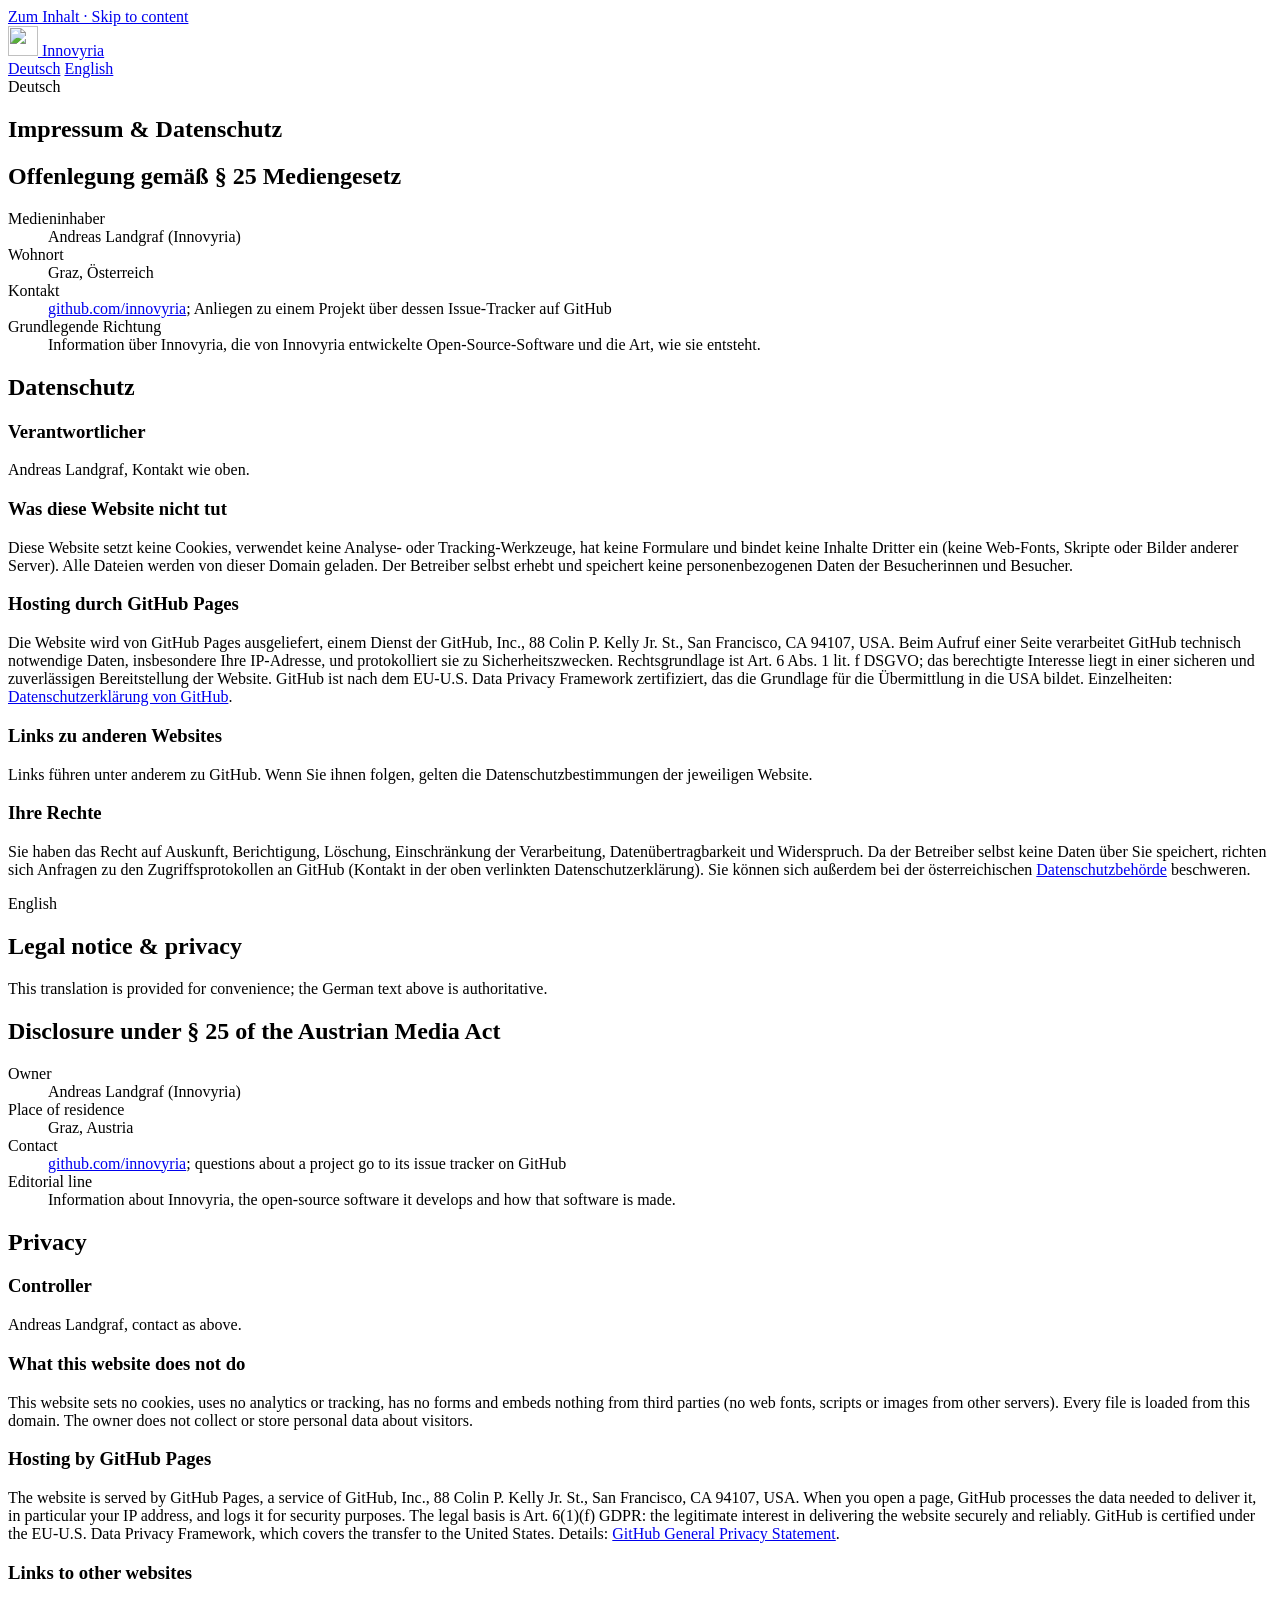
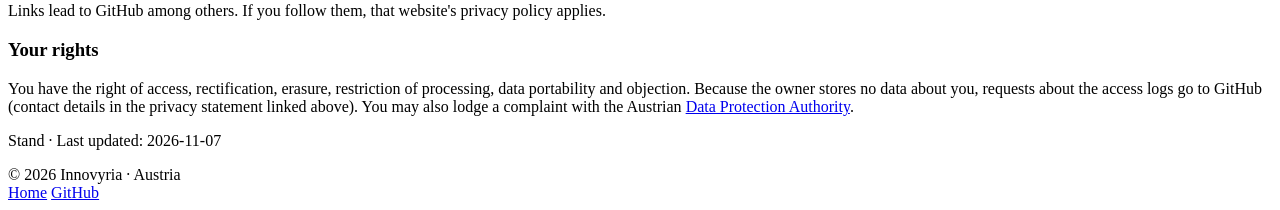
==== site/legal/index.html @ 90f9917b "feat: add the bilingual legal notice and privacy page" ====
<!doctype html>
<html lang="de">
<head>
  <meta charset="utf-8">
  <meta name="viewport" content="width=device-width, initial-scale=1">
  <meta http-equiv="Content-Security-Policy" content="default-src 'none'; img-src 'self'; style-src 'self'; base-uri 'none'; form-action 'none'">
  <meta name="referrer" content="strict-origin-when-cross-origin">
  <title>Impressum &amp; Datenschutz · Legal notice &amp; privacy — Innovyria</title>
  <meta name="description" content="Offenlegung gemäß § 25 Mediengesetz und Datenschutzerklärung von innovyria.ai. Legal notice and privacy policy.">
  <link rel="canonical" href="https://innovyria.ai/legal/">
  <meta name="theme-color" content="#fbfbfd" media="(prefers-color-scheme: light)">
  <meta name="theme-color" content="#0c0b12" media="(prefers-color-scheme: dark)">
  <link rel="icon" href="/favicon.svg" type="image/svg+xml">
  <link rel="icon" href="/favicon.ico" sizes="48x48">
  <link rel="stylesheet" href="/assets/site.css">
</head>
<body>
  <a class="skip" href="#main">Zum Inhalt · Skip to content</a>

  <header class="site-header">
    <div class="wrap">
      <a class="brand" href="/" aria-label="Innovyria home">
        <img src="/assets/logo.svg" alt="" width="30" height="30">
        Innovyria
      </a>
      <nav class="nav" aria-label="Sprache · Language">
        <a href="#de" hreflang="de">Deutsch</a>
        <a href="#en" hreflang="en">English</a>
      </nav>
    </div>
  </header>

  <main id="main" class="legal">
    <div class="wrap">

      <article id="de" lang="de">
        <span class="kicker">Deutsch</span>
        <h1>Impressum &amp; Datenschutz</h1>

        <h2>Offenlegung gemäß § 25 Mediengesetz</h2>
        <dl>
          <dt>Medieninhaber</dt>
          <dd>Andreas Landgraf (Innovyria)</dd>
          <dt>Wohnort</dt>
          <dd>Graz, Österreich</dd>
          <dt>Kontakt</dt>
          <dd><a href="https://github.com/innovyria">github.com/innovyria</a>; Anliegen zu einem Projekt über dessen Issue-Tracker auf GitHub</dd>
          <dt>Grundlegende Richtung</dt>
          <dd>Information über Innovyria, die von Innovyria entwickelte Open-Source-Software und die Art, wie sie entsteht.</dd>
        </dl>

        <h2>Datenschutz</h2>
        <h3>Verantwortlicher</h3>
        <p>Andreas Landgraf, Kontakt wie oben.</p>

        <h3>Was diese Website nicht tut</h3>
        <p>
          Diese Website setzt keine Cookies, verwendet keine Analyse- oder Tracking-Werkzeuge, hat keine
          Formulare und bindet keine Inhalte Dritter ein (keine Web-Fonts, Skripte oder Bilder anderer Server).
          Alle Dateien werden von dieser Domain geladen. Der Betreiber selbst erhebt und speichert keine
          personenbezogenen Daten der Besucherinnen und Besucher.
        </p>

        <h3>Hosting durch GitHub Pages</h3>
        <p>
          Die Website wird von GitHub Pages ausgeliefert, einem Dienst der GitHub, Inc., 88 Colin P. Kelly Jr. St.,
          San Francisco, CA 94107, USA. Beim Aufruf einer Seite verarbeitet GitHub technisch notwendige Daten,
          insbesondere Ihre IP-Adresse, und protokolliert sie zu Sicherheitszwecken. Rechtsgrundlage ist
          Art. 6 Abs. 1 lit. f DSGVO; das berechtigte Interesse liegt in einer sicheren und zuverlässigen
          Bereitstellung der Website. GitHub ist nach dem EU-U.S. Data Privacy Framework zertifiziert, das die
          Grundlage für die Übermittlung in die USA bildet. Einzelheiten:
          <a href="https://docs.github.com/de/site-policy/privacy-policies/github-general-privacy-statement">Datenschutzerklärung von GitHub</a>.
        </p>

        <h3>Links zu anderen Websites</h3>
        <p>
          Links führen unter anderem zu GitHub. Wenn Sie ihnen folgen, gelten die Datenschutzbestimmungen der
          jeweiligen Website.
        </p>

        <h3>Ihre Rechte</h3>
        <p>
          Sie haben das Recht auf Auskunft, Berichtigung, Löschung, Einschränkung der Verarbeitung,
          Datenübertragbarkeit und Widerspruch. Da der Betreiber selbst keine Daten über Sie speichert, richten
          sich Anfragen zu den Zugriffsprotokollen an GitHub (Kontakt in der oben verlinkten Datenschutzerklärung).
          Sie können sich außerdem bei der österreichischen
          <a href="https://www.dsb.gv.at/">Datenschutzbehörde</a> beschweren.
        </p>
      </article>

      <article id="en" lang="en">
        <span class="kicker">English</span>
        <h1>Legal notice &amp; privacy</h1>
        <p class="note">This translation is provided for convenience; the German text above is authoritative.</p>

        <h2>Disclosure under § 25 of the Austrian Media Act</h2>
        <dl>
          <dt>Owner</dt>
          <dd>Andreas Landgraf (Innovyria)</dd>
          <dt>Place of residence</dt>
          <dd>Graz, Austria</dd>
          <dt>Contact</dt>
          <dd><a href="https://github.com/innovyria">github.com/innovyria</a>; questions about a project go to its issue tracker on GitHub</dd>
          <dt>Editorial line</dt>
          <dd>Information about Innovyria, the open-source software it develops and how that software is made.</dd>
        </dl>

        <h2>Privacy</h2>
        <h3>Controller</h3>
        <p>Andreas Landgraf, contact as above.</p>

        <h3>What this website does not do</h3>
        <p>
          This website sets no cookies, uses no analytics or tracking, has no forms and embeds nothing from third
          parties (no web fonts, scripts or images from other servers). Every file is loaded from this domain. The
          owner does not collect or store personal data about visitors.
        </p>

        <h3>Hosting by GitHub Pages</h3>
        <p>
          The website is served by GitHub Pages, a service of GitHub, Inc., 88 Colin P. Kelly Jr. St.,
          San Francisco, CA 94107, USA. When you open a page, GitHub processes the data needed to deliver it, in
          particular your IP address, and logs it for security purposes. The legal basis is Art. 6(1)(f) GDPR:
          the legitimate interest in delivering the website securely and reliably. GitHub is certified under the
          EU-U.S. Data Privacy Framework, which covers the transfer to the United States. Details:
          <a href="https://docs.github.com/en/site-policy/privacy-policies/github-general-privacy-statement">GitHub General Privacy Statement</a>.
        </p>

        <h3>Links to other websites</h3>
        <p>Links lead to GitHub among others. If you follow them, that website's privacy policy applies.</p>

        <h3>Your rights</h3>
        <p>
          You have the right of access, rectification, erasure, restriction of processing, data portability and
          objection. Because the owner stores no data about you, requests about the access logs go to GitHub
          (contact details in the privacy statement linked above). You may also lodge a complaint with the Austrian
          <a href="https://www.dsb.gv.at/">Data Protection Authority</a>.
        </p>
      </article>

      <p class="updated">Stand · Last updated: <time datetime="2026-11-07">2026-11-07</time></p>
    </div>
  </main>

  <footer class="site-footer">
    <div class="wrap">
      <span>© 2026 Innovyria · Austria</span>
      <nav aria-label="Footer">
        <a href="/">Home</a>
        <a href="https://github.com/innovyria">GitHub</a>
      </nav>
    </div>
  </footer>
</body>
</html>
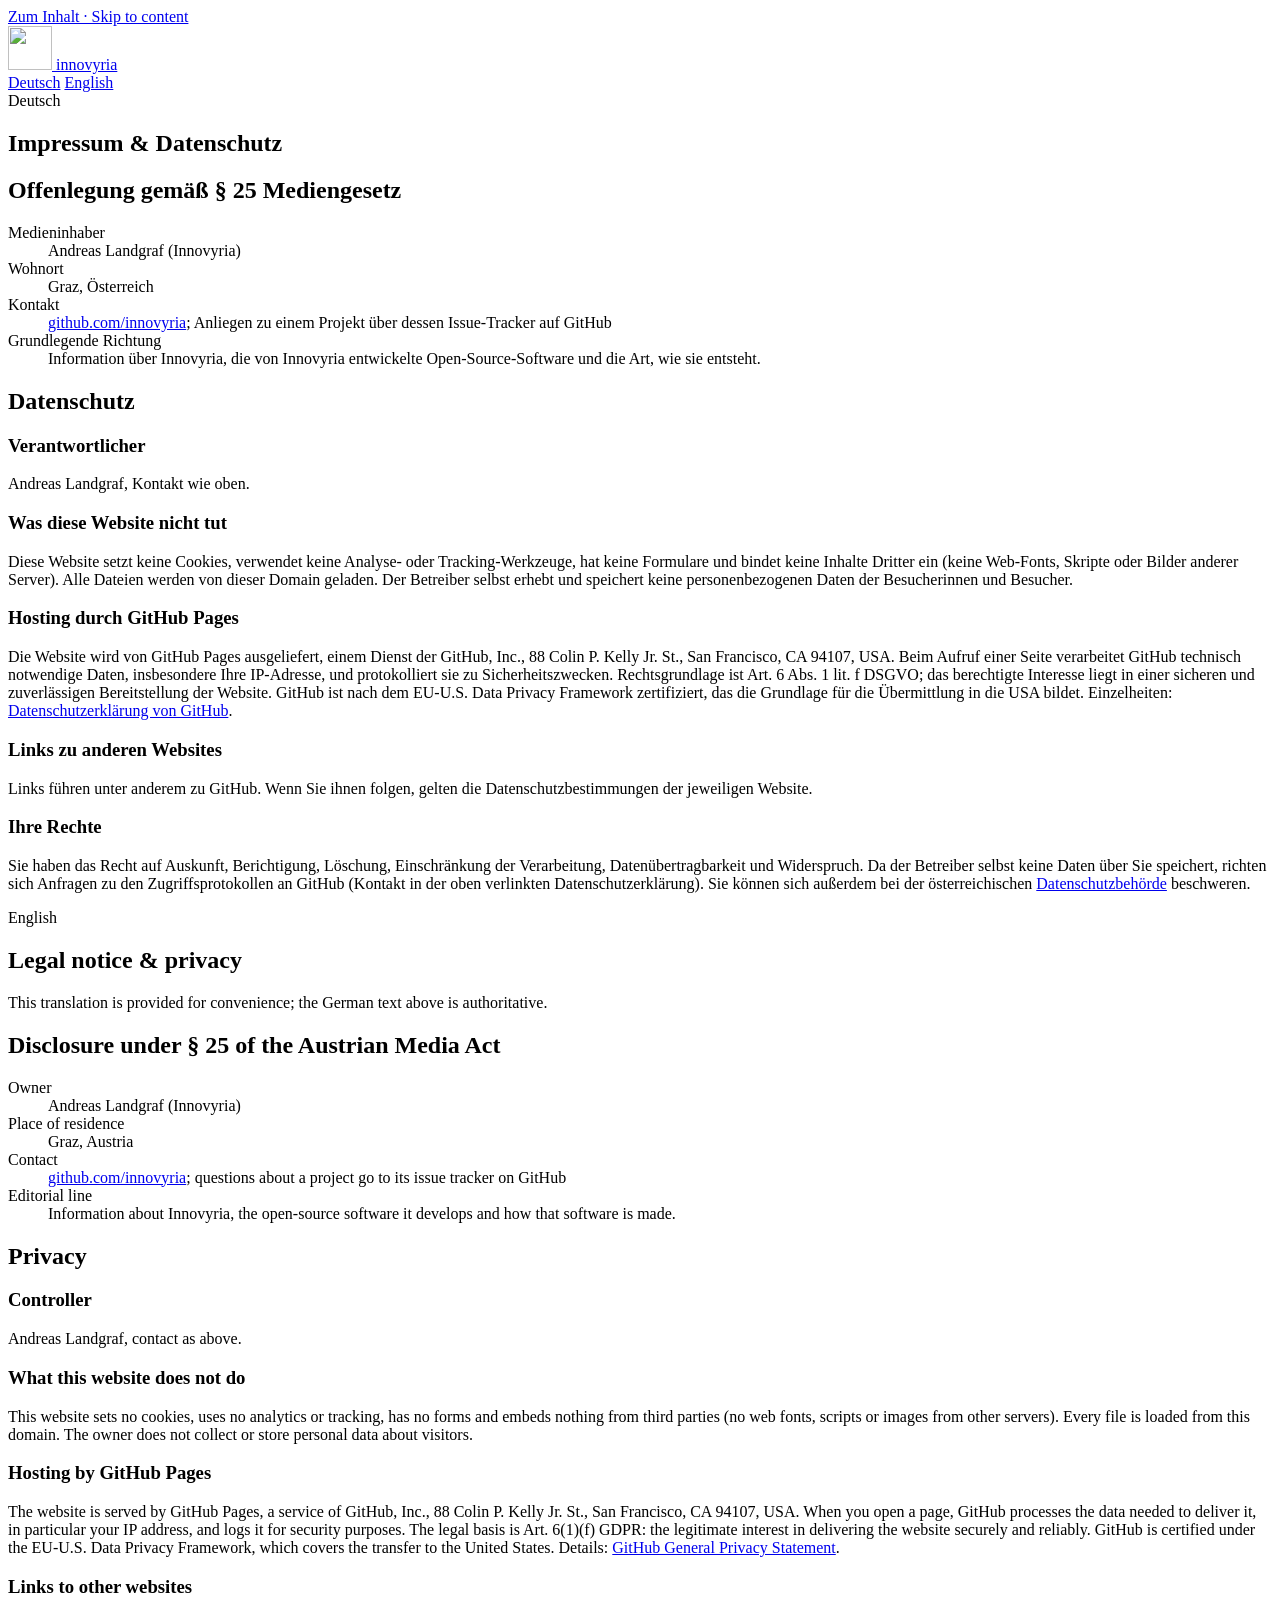
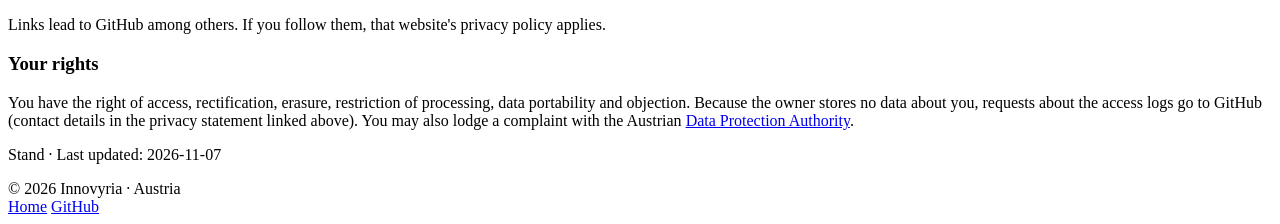
==== commit ecc1a87a: "feat: adopt the light-bulb logo and its green theme" ====
--- a/site/legal/index.html
+++ b/site/legal/index.html
@@ -8,8 +8,8 @@
   <title>Impressum &amp; Datenschutz · Legal notice &amp; privacy — Innovyria</title>
   <meta name="description" content="Offenlegung gemäß § 25 Mediengesetz und Datenschutzerklärung von innovyria.ai. Legal notice and privacy policy.">
   <link rel="canonical" href="https://innovyria.ai/legal/">
-  <meta name="theme-color" content="#fbfbfd" media="(prefers-color-scheme: light)">
-  <meta name="theme-color" content="#0c0b12" media="(prefers-color-scheme: dark)">
+  <meta name="theme-color" content="#fafbfc" media="(prefers-color-scheme: light)">
+  <meta name="theme-color" content="#0c1018" media="(prefers-color-scheme: dark)">
   <link rel="icon" href="/favicon.svg" type="image/svg+xml">
   <link rel="icon" href="/favicon.ico" sizes="48x48">
   <link rel="stylesheet" href="/assets/site.css">
@@ -20,8 +20,8 @@
   <header class="site-header">
     <div class="wrap">
       <a class="brand" href="/" aria-label="Innovyria home">
-        <img src="/assets/logo.svg" alt="" width="30" height="30">
-        Innovyria
+        <img src="/assets/logo.svg" alt="" width="44" height="44">
+        innovyria
       </a>
       <nav class="nav" aria-label="Sprache · Language">
         <a href="#de" hreflang="de">Deutsch</a>
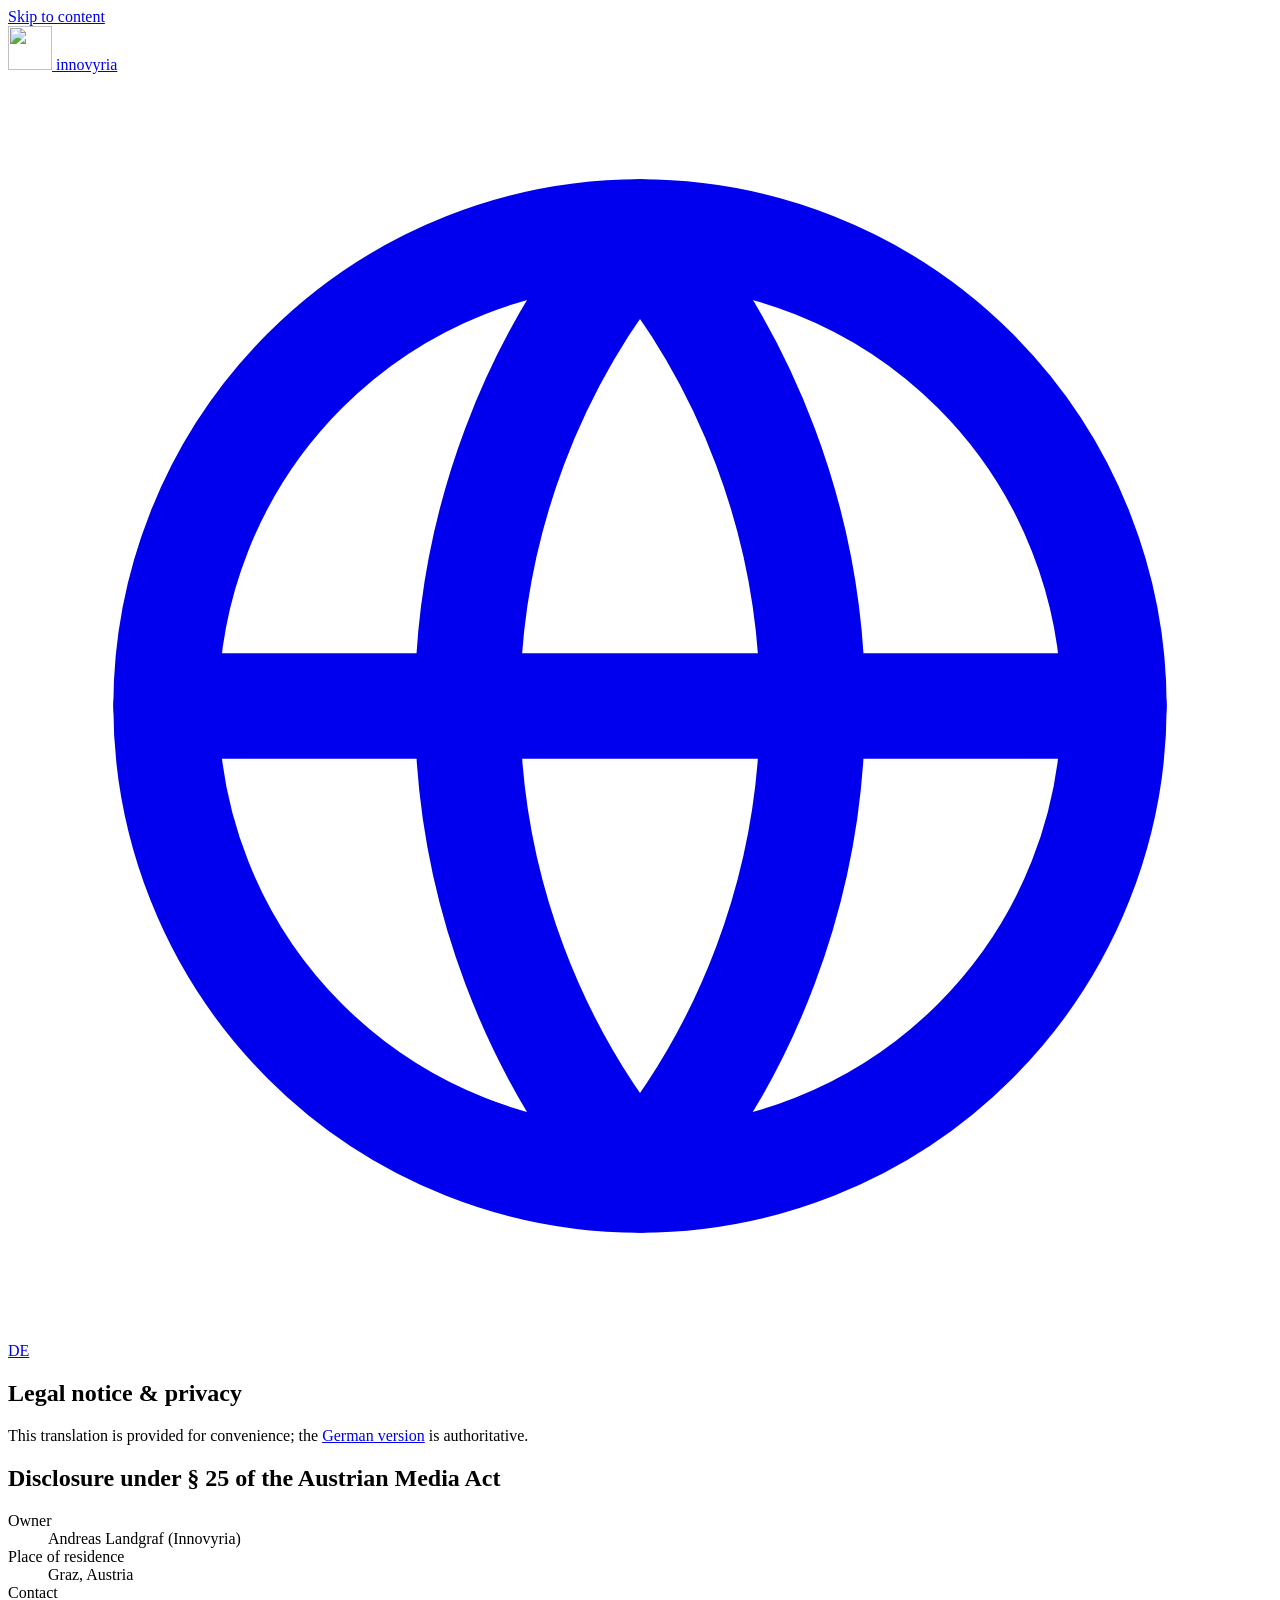
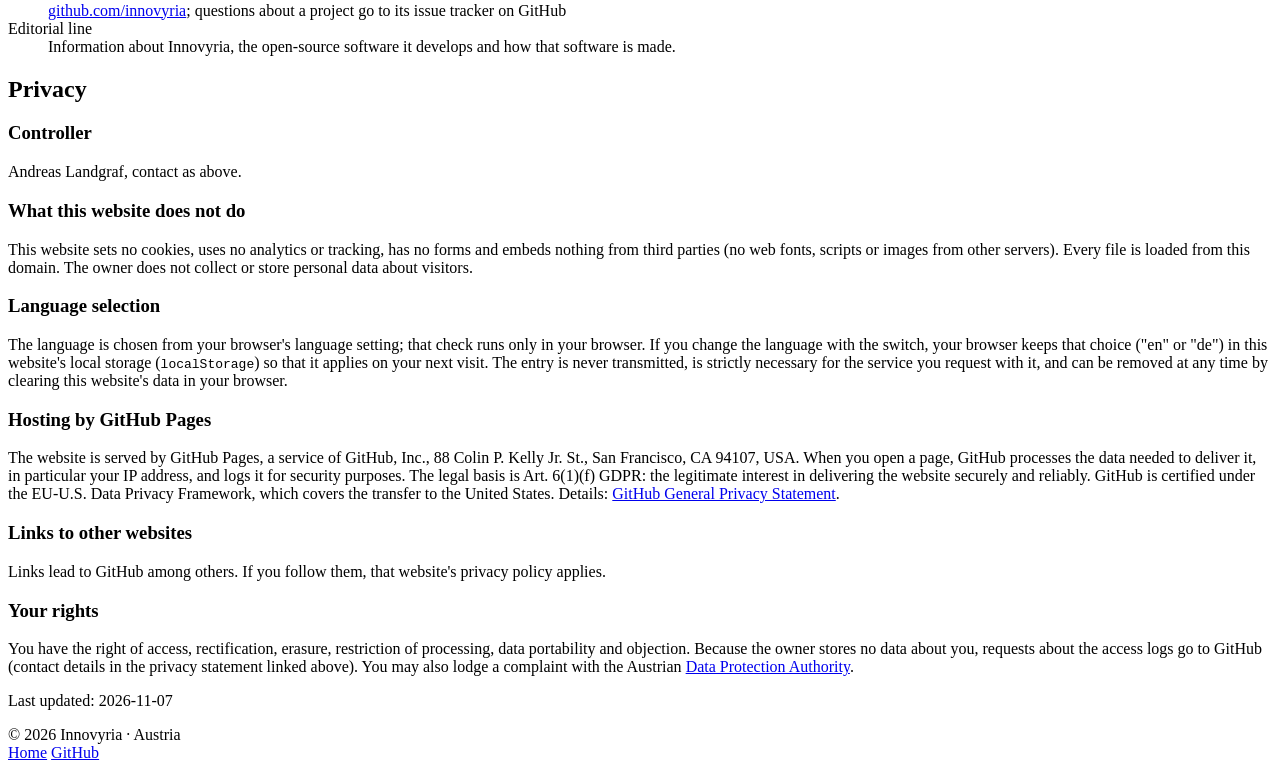
==== commit 7edc6f9c: "feat: add German pages with automatic language selection" ====
--- a/site/legal/index.html
+++ b/site/legal/index.html
@@ -1,13 +1,17 @@
 <!doctype html>
-<html lang="de">
+<html lang="en">
 <head>
   <meta charset="utf-8">
   <meta name="viewport" content="width=device-width, initial-scale=1">
-  <meta http-equiv="Content-Security-Policy" content="default-src 'none'; img-src 'self'; style-src 'self'; base-uri 'none'; form-action 'none'">
+  <meta http-equiv="Content-Security-Policy" content="default-src 'none'; img-src 'self'; style-src 'self'; script-src 'self'; base-uri 'none'; form-action 'none'">
   <meta name="referrer" content="strict-origin-when-cross-origin">
-  <title>Impressum &amp; Datenschutz · Legal notice &amp; privacy — Innovyria</title>
-  <meta name="description" content="Offenlegung gemäß § 25 Mediengesetz und Datenschutzerklärung von innovyria.ai. Legal notice and privacy policy.">
+  <title>Legal notice &amp; privacy — Innovyria</title>
+  <meta name="description" content="Legal notice under the Austrian Media Act and privacy policy of innovyria.ai.">
   <link rel="canonical" href="https://innovyria.ai/legal/">
+  <link rel="alternate" hreflang="en" href="https://innovyria.ai/legal/">
+  <link rel="alternate" hreflang="de" href="https://innovyria.ai/de/legal/">
+  <link rel="alternate" hreflang="x-default" href="https://innovyria.ai/legal/">
+  <script src="/assets/lang.js"></script>
   <meta name="theme-color" content="#fafbfc" media="(prefers-color-scheme: light)">
   <meta name="theme-color" content="#0c1018" media="(prefers-color-scheme: dark)">
   <link rel="icon" href="/favicon.svg" type="image/svg+xml">
@@ -15,7 +19,7 @@
   <link rel="stylesheet" href="/assets/site.css">
 </head>
 <body>
-  <a class="skip" href="#main">Zum Inhalt · Skip to content</a>
+  <a class="skip" href="#main">Skip to content</a>
 
   <header class="site-header">
     <div class="wrap">
@@ -23,9 +27,8 @@
         <img src="/assets/logo.svg" alt="" width="44" height="44">
         innovyria
       </a>
-      <nav class="nav" aria-label="Sprache · Language">
-        <a href="#de" hreflang="de">Deutsch</a>
-        <a href="#en" hreflang="en">English</a>
+      <nav class="nav" aria-label="Main">
+        <a class="lang" href="/de/legal/" hreflang="de" lang="de" data-set-lang="de" aria-label="Deutsche Version" title="Deutsche Version"><svg viewBox="0 0 24 24" fill="none" stroke="currentColor" stroke-width="2" stroke-linecap="round" stroke-linejoin="round" aria-hidden="true"><circle cx="12" cy="12" r="9"/><path d="M3 12h18"/><path d="M12 3a14 14 0 0 1 0 18a14 14 0 0 1 0-18"/></svg>DE</a>
       </nav>
     </div>
   </header>
@@ -33,65 +36,9 @@
   <main id="main" class="legal">
     <div class="wrap">
 
-      <article id="de" lang="de">
-        <span class="kicker">Deutsch</span>
-        <h1>Impressum &amp; Datenschutz</h1>
-
-        <h2>Offenlegung gemäß § 25 Mediengesetz</h2>
-        <dl>
-          <dt>Medieninhaber</dt>
-          <dd>Andreas Landgraf (Innovyria)</dd>
-          <dt>Wohnort</dt>
-          <dd>Graz, Österreich</dd>
-          <dt>Kontakt</dt>
-          <dd><a href="https://github.com/innovyria">github.com/innovyria</a>; Anliegen zu einem Projekt über dessen Issue-Tracker auf GitHub</dd>
-          <dt>Grundlegende Richtung</dt>
-          <dd>Information über Innovyria, die von Innovyria entwickelte Open-Source-Software und die Art, wie sie entsteht.</dd>
-        </dl>
-
-        <h2>Datenschutz</h2>
-        <h3>Verantwortlicher</h3>
-        <p>Andreas Landgraf, Kontakt wie oben.</p>
-
-        <h3>Was diese Website nicht tut</h3>
-        <p>
-          Diese Website setzt keine Cookies, verwendet keine Analyse- oder Tracking-Werkzeuge, hat keine
-          Formulare und bindet keine Inhalte Dritter ein (keine Web-Fonts, Skripte oder Bilder anderer Server).
-          Alle Dateien werden von dieser Domain geladen. Der Betreiber selbst erhebt und speichert keine
-          personenbezogenen Daten der Besucherinnen und Besucher.
-        </p>
-
-        <h3>Hosting durch GitHub Pages</h3>
-        <p>
-          Die Website wird von GitHub Pages ausgeliefert, einem Dienst der GitHub, Inc., 88 Colin P. Kelly Jr. St.,
-          San Francisco, CA 94107, USA. Beim Aufruf einer Seite verarbeitet GitHub technisch notwendige Daten,
-          insbesondere Ihre IP-Adresse, und protokolliert sie zu Sicherheitszwecken. Rechtsgrundlage ist
-          Art. 6 Abs. 1 lit. f DSGVO; das berechtigte Interesse liegt in einer sicheren und zuverlässigen
-          Bereitstellung der Website. GitHub ist nach dem EU-U.S. Data Privacy Framework zertifiziert, das die
-          Grundlage für die Übermittlung in die USA bildet. Einzelheiten:
-          <a href="https://docs.github.com/de/site-policy/privacy-policies/github-general-privacy-statement">Datenschutzerklärung von GitHub</a>.
-        </p>
-
-        <h3>Links zu anderen Websites</h3>
-        <p>
-          Links führen unter anderem zu GitHub. Wenn Sie ihnen folgen, gelten die Datenschutzbestimmungen der
-          jeweiligen Website.
-        </p>
-
-        <h3>Ihre Rechte</h3>
-        <p>
-          Sie haben das Recht auf Auskunft, Berichtigung, Löschung, Einschränkung der Verarbeitung,
-          Datenübertragbarkeit und Widerspruch. Da der Betreiber selbst keine Daten über Sie speichert, richten
-          sich Anfragen zu den Zugriffsprotokollen an GitHub (Kontakt in der oben verlinkten Datenschutzerklärung).
-          Sie können sich außerdem bei der österreichischen
-          <a href="https://www.dsb.gv.at/">Datenschutzbehörde</a> beschweren.
-        </p>
-      </article>
-
-      <article id="en" lang="en">
-        <span class="kicker">English</span>
+      <article>
         <h1>Legal notice &amp; privacy</h1>
-        <p class="note">This translation is provided for convenience; the German text above is authoritative.</p>
+        <p class="note">This translation is provided for convenience; the <a href="/de/legal/" hreflang="de" data-set-lang="de">German version</a> is authoritative.</p>
 
         <h2>Disclosure under § 25 of the Austrian Media Act</h2>
         <dl>
@@ -116,6 +63,15 @@
           owner does not collect or store personal data about visitors.
         </p>
 
+        <h3>Language selection</h3>
+        <p>
+          The language is chosen from your browser's language setting; that check runs only in your browser. If
+          you change the language with the switch, your browser keeps that choice ("en" or "de") in this
+          website's local storage (<code>localStorage</code>) so that it applies on your next visit. The entry is
+          never transmitted, is strictly necessary for the service you request with it, and can be removed at
+          any time by clearing this website's data in your browser.
+        </p>
+
         <h3>Hosting by GitHub Pages</h3>
         <p>
           The website is served by GitHub Pages, a service of GitHub, Inc., 88 Colin P. Kelly Jr. St.,
@@ -138,7 +94,7 @@
         </p>
       </article>
 
-      <p class="updated">Stand · Last updated: <time datetime="2026-11-07">2026-11-07</time></p>
+      <p class="updated">Last updated: <time datetime="2026-11-07">2026-11-07</time></p>
     </div>
   </main>
 
